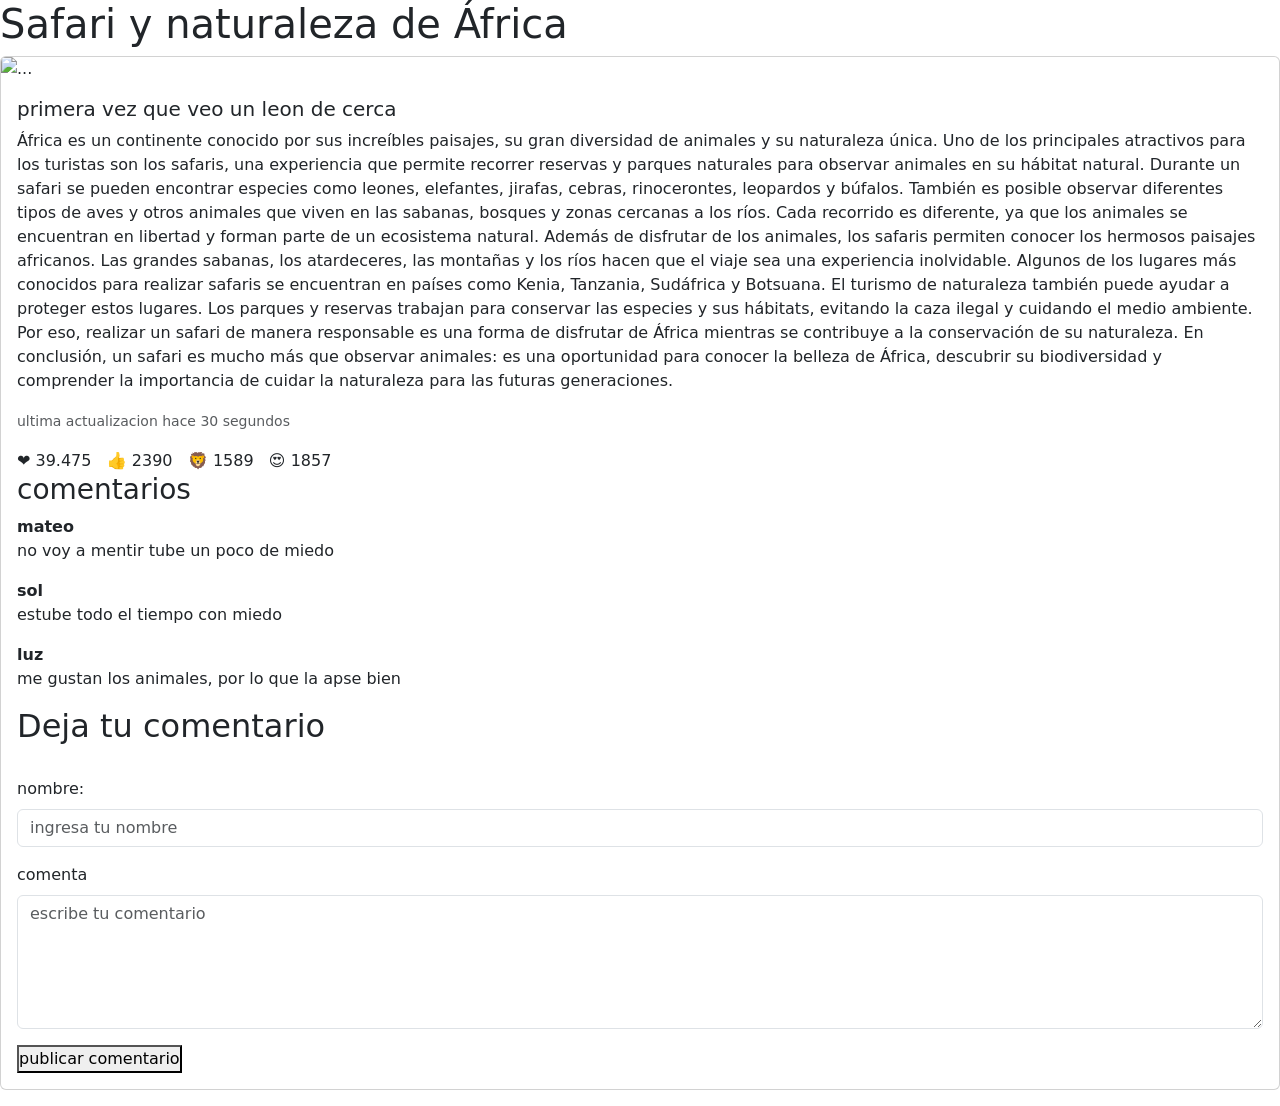
==== pages/entrada1.html @ 781441b7 "se agregan paginas de entrada y detalles en el codigo" ====
<!DOCTYPE html>
<html lang="en">
<head>
    <meta charset="UTF-8">
    <meta name="viewport" content="width=device-width, initial-scale=1.0">
    <title>Leones de cerca</title>
    <link rel="preconnect" href="https://fonts.googleapis.com">
    <link rel="preconnect" href="https://fonts.gstatic.com" crossorigin>
    <link href="https://fonts.googleapis.com/css2?family=Bungee&display=swap" rel="stylesheet">
    <link rel="stylesheet" href="./entradas.css">
    <link href="https://cdn.jsdelivr.net/npm/bootstrap@5.3.8/dist/css/bootstrap.min.css" rel="stylesheet" integrity="sha384-sRIl4kxILFvY47J16cr9ZwB07vP4J8+LH7qKQnuqkuIAvNWLzeN8tE5YBujZqJLB" crossorigin="anonymous">
</head>
<body>
    <div class="contenido">
        <h1 class="bungee-regular1">Safari y naturaleza de África</h1>
    </div>
    <div class="card mb-3">
        <img src="https://www.abc.com.py/resizer/v2/Q2XBD4TMR5G5PFIYU7PEATDQJ4.jpg?auth=0a4aa6c5b478868641cf587c8f2b481e60f85a5f34050cfd5bcf4c00e01af211&width=770&smart=true" class="card-img-top" alt="...">
        <div class="card-body">
            <h5 class="card-title">primera vez que veo un leon de cerca</h5>
            <p class="card-text">África es un continente conocido por sus increíbles paisajes, su gran diversidad de animales y su naturaleza única. Uno de los principales atractivos para los turistas son los safaris, una experiencia que permite recorrer reservas y parques naturales para observar animales en su hábitat natural.
            Durante un safari se pueden encontrar especies como leones, elefantes, jirafas, cebras, rinocerontes, leopardos y búfalos. También es posible observar diferentes tipos de aves y otros animales que viven en las sabanas, bosques y zonas cercanas a los ríos. Cada recorrido es diferente, ya que los animales se encuentran en libertad y forman parte de un ecosistema natural.
            Además de disfrutar de los animales, los safaris permiten conocer los hermosos paisajes africanos. Las grandes sabanas, los atardeceres, las montañas y los ríos hacen que el viaje sea una experiencia inolvidable. Algunos de los lugares más conocidos para realizar safaris se encuentran en países como Kenia, Tanzania, Sudáfrica y Botsuana.
            El turismo de naturaleza también puede ayudar a proteger estos lugares. Los parques y reservas trabajan para conservar las especies y sus hábitats, evitando la caza ilegal y cuidando el medio ambiente. Por eso, realizar un safari de manera responsable es una forma de disfrutar de África mientras se contribuye a la conservación de su naturaleza.
            En conclusión, un safari es mucho más que observar animales: es una oportunidad para conocer la belleza de África, descubrir su biodiversidad y comprender la importancia de cuidar la naturaleza para las futuras generaciones.</p>
            <p class="card-text"><small class="text-body-secondary">ultima actualizacion hace 30 segundos</small></p>
            <div class="reacciones">
                ❤️ 39.475 &nbsp;
                👍 2390 &nbsp;
                🦁 1589  &nbsp; 
                😍 1857 &nbsp;
            </div>
            <section class="comentarios">
                <h3>comentarios</h3>
                <div class="comentario1">
                    <strong>mateo</strong>
                    <p class="lato-thin">no voy a mentir tube un poco de miedo</p>
                </div>
                <div class="comentario1">
                    <strong>sol</strong>
                    <p class="lato-thin">estube todo el tiempo con miedo</p>
                </div>
                <div class="comentario1">
                    <strong>luz</strong>
                    <p class="lato-thin">me gustan los animales, por lo que la apse bien</p>
                </div>
                <h2>Deja tu comentario</h2>
                <br>
                <form action="">
                    <div class="mb-3">
                        <label for="nombre" class="form-label">nombre:</label>
                        <input type="text" class="form-control" name="nombre" placeholder="ingresa tu nombre" minlength="4" maxlength="10" required>
                    </div>
                    <div class="mb-3">
                        <label for="comentario1" class="form-label">comenta</label>
                        <textarea class="form-control" id="comentario1" rows="5" placeholder="escribe tu comentario" minlength="4" maxlength="1000"  required></textarea>
                    </div>
                    <button type="submit" class="boton1">publicar comentario</button>
                </form>
            </section>
        </div>
    </div>
    <script src="https://cdn.jsdelivr.net/npm/bootstrap@5.3.8/dist/js/bootstrap.bundle.min.js" integrity="sha384-FKyoEForCGlyvwx9Hj09JcYn3nv7wiPVlz7YYwJrWVcXK/BmnVDxM+D2scQbITxI" crossorigin="anonymous"></script>
</body>
</html>
---- pages/entradas.css ----
* {
    padding: 0;
    margin: 0;
    box-sizing: border-box;
}
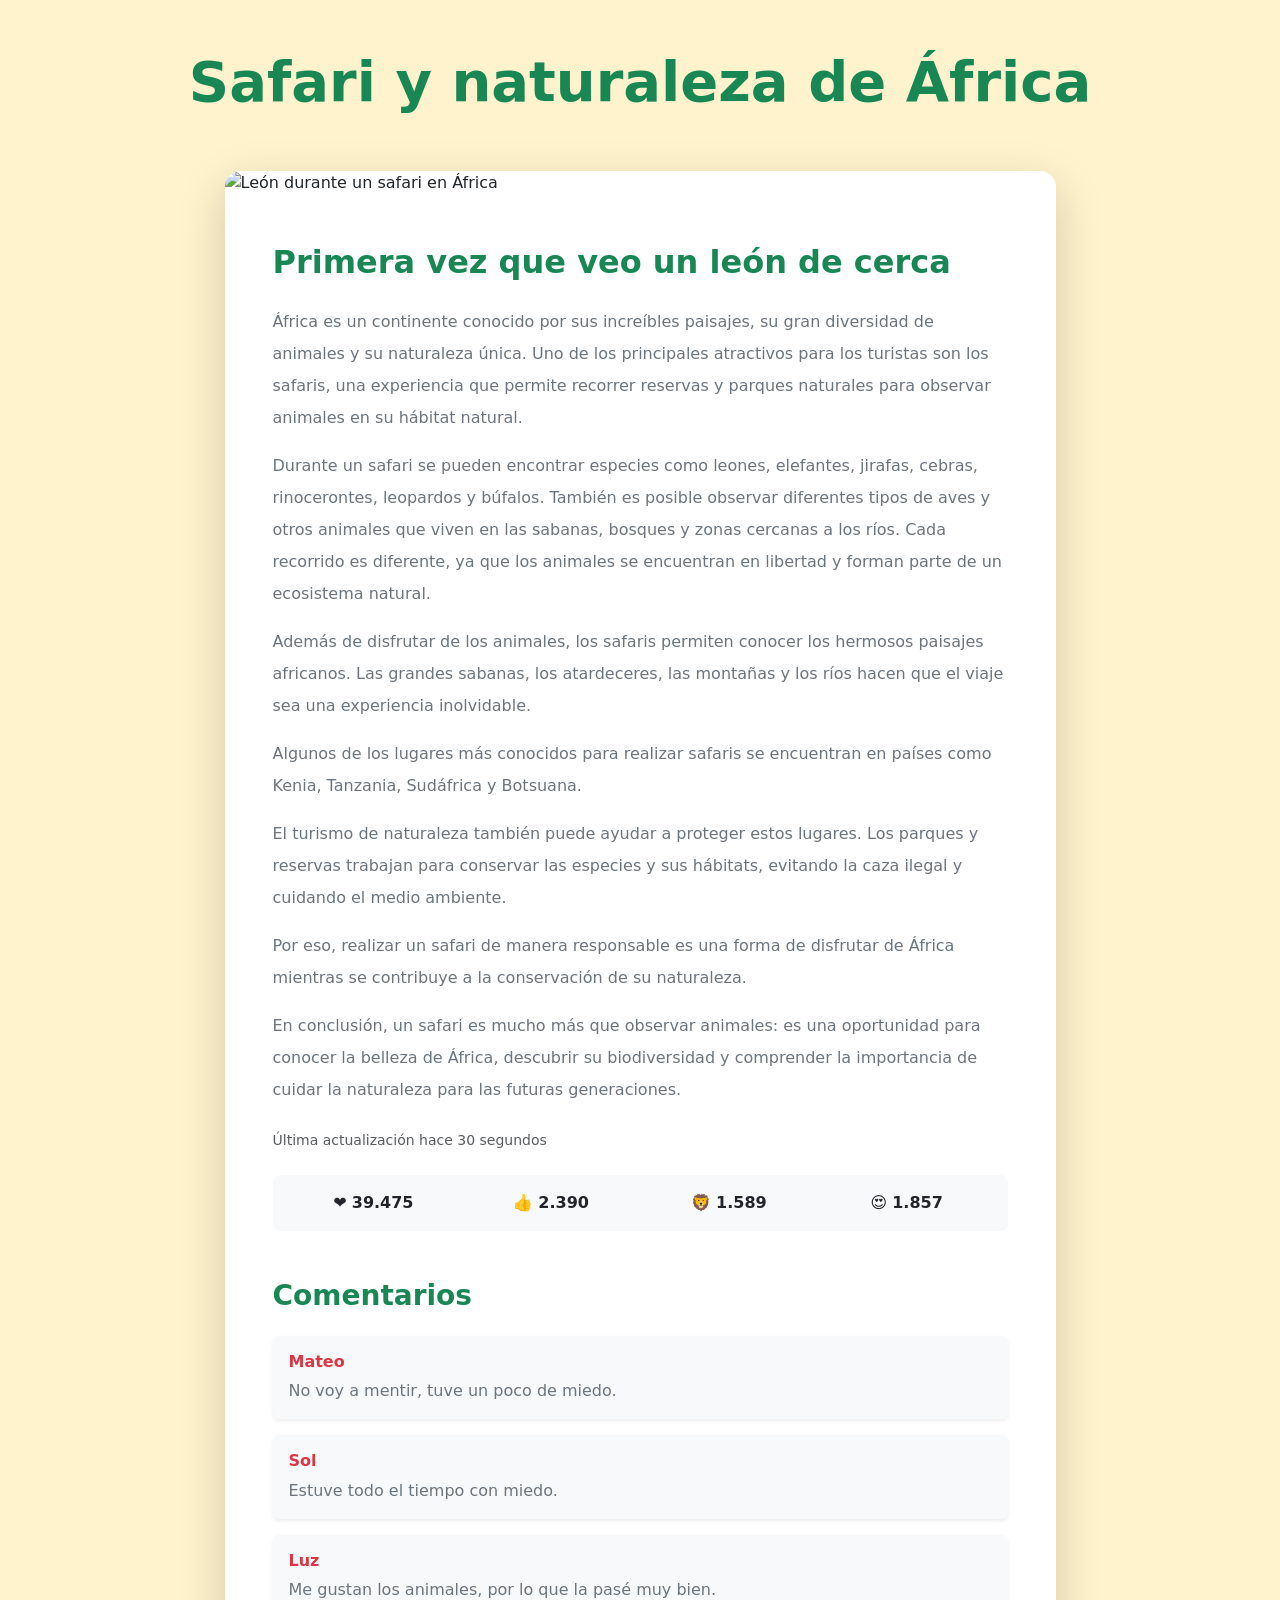
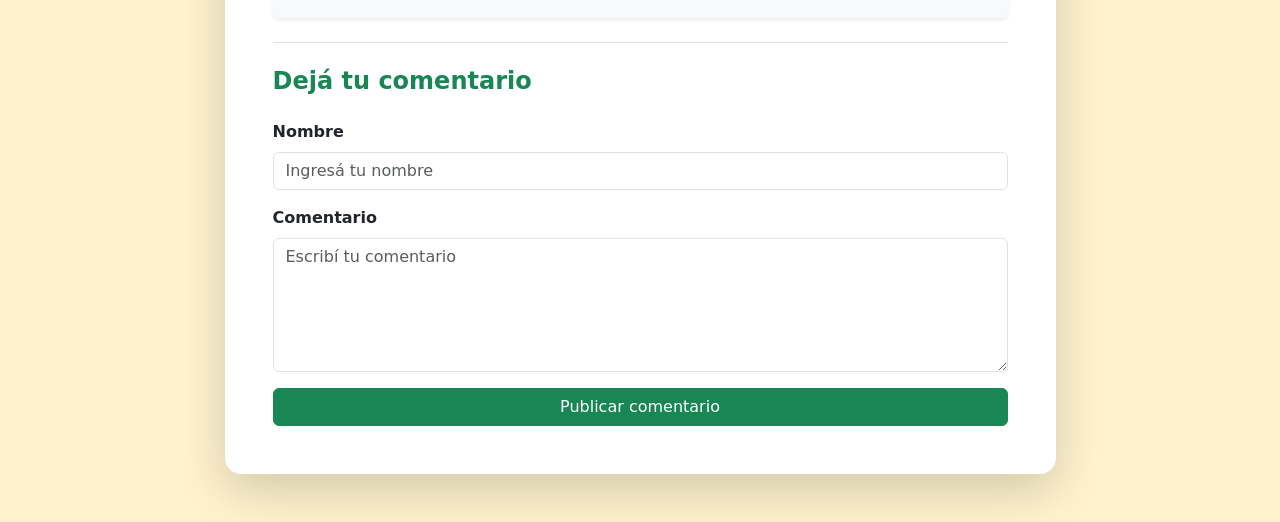
==== commit 564748ea: "modificacionPagprincipal" ====
--- a/pages/entrada1.html
+++ b/pages/entrada1.html
@@ -1,65 +1,301 @@
 <!DOCTYPE html>
-<html lang="en">
+<html lang="es">
+
 <head>
     <meta charset="UTF-8">
     <meta name="viewport" content="width=device-width, initial-scale=1.0">
+
     <title>Leones de cerca</title>
+
+    <!-- Bootstrap -->
+    <link
+        href="https://cdn.jsdelivr.net/npm/bootstrap@5.3.8/dist/css/bootstrap.min.css"
+        rel="stylesheet"
+        integrity="sha384-sRIl4kxILFvY47J16cr9ZwB07vP4J8+LH7qKQnuqkuIAvNWLzeN8tE5YBujZqJLB"
+        crossorigin="anonymous"
+    >
+
+    <!-- Google Fonts -->
     <link rel="preconnect" href="https://fonts.googleapis.com">
     <link rel="preconnect" href="https://fonts.gstatic.com" crossorigin>
-    <link href="https://fonts.googleapis.com/css2?family=Bungee&display=swap" rel="stylesheet">
-    <link rel="stylesheet" href="./entradas.css">
-    <link href="https://cdn.jsdelivr.net/npm/bootstrap@5.3.8/dist/css/bootstrap.min.css" rel="stylesheet" integrity="sha384-sRIl4kxILFvY47J16cr9ZwB07vP4J8+LH7qKQnuqkuIAvNWLzeN8tE5YBujZqJLB" crossorigin="anonymous">
+    <link
+        href="https://fonts.googleapis.com/css2?family=Bungee&display=swap"
+        rel="stylesheet"
+    >
 </head>
-<body>
-    <div class="contenido">
-        <h1 class="bungee-regular1">Safari y naturaleza de África</h1>
-    </div>
-    <div class="card mb-3">
-        <img src="https://www.abc.com.py/resizer/v2/Q2XBD4TMR5G5PFIYU7PEATDQJ4.jpg?auth=0a4aa6c5b478868641cf587c8f2b481e60f85a5f34050cfd5bcf4c00e01af211&width=770&smart=true" class="card-img-top" alt="...">
-        <div class="card-body">
-            <h5 class="card-title">primera vez que veo un leon de cerca</h5>
-            <p class="card-text">África es un continente conocido por sus increíbles paisajes, su gran diversidad de animales y su naturaleza única. Uno de los principales atractivos para los turistas son los safaris, una experiencia que permite recorrer reservas y parques naturales para observar animales en su hábitat natural.
-            Durante un safari se pueden encontrar especies como leones, elefantes, jirafas, cebras, rinocerontes, leopardos y búfalos. También es posible observar diferentes tipos de aves y otros animales que viven en las sabanas, bosques y zonas cercanas a los ríos. Cada recorrido es diferente, ya que los animales se encuentran en libertad y forman parte de un ecosistema natural.
-            Además de disfrutar de los animales, los safaris permiten conocer los hermosos paisajes africanos. Las grandes sabanas, los atardeceres, las montañas y los ríos hacen que el viaje sea una experiencia inolvidable. Algunos de los lugares más conocidos para realizar safaris se encuentran en países como Kenia, Tanzania, Sudáfrica y Botsuana.
-            El turismo de naturaleza también puede ayudar a proteger estos lugares. Los parques y reservas trabajan para conservar las especies y sus hábitats, evitando la caza ilegal y cuidando el medio ambiente. Por eso, realizar un safari de manera responsable es una forma de disfrutar de África mientras se contribuye a la conservación de su naturaleza.
-            En conclusión, un safari es mucho más que observar animales: es una oportunidad para conocer la belleza de África, descubrir su biodiversidad y comprender la importancia de cuidar la naturaleza para las futuras generaciones.</p>
-            <p class="card-text"><small class="text-body-secondary">ultima actualizacion hace 30 segundos</small></p>
-            <div class="reacciones">
-                ❤️ 39.475 &nbsp;
-                👍 2390 &nbsp;
-                🦁 1589  &nbsp; 
-                😍 1857 &nbsp;
+
+<body class="bg-warning-subtle">
+
+    <!-- TÍTULO -->
+    <header class="container py-5">
+        <h1 class="text-center text-success display-4 fw-bold">
+            Safari y naturaleza de África
+        </h1>
+    </header>
+
+
+    <!-- CONTENIDO PRINCIPAL -->
+    <main class="container pb-5">
+
+        <div class="row justify-content-center">
+
+            <div class="col-12 col-lg-10 col-xl-9">
+
+                <article class="card shadow-lg border-0 rounded-4 overflow-hidden">
+
+                    <!-- IMAGEN -->
+                    <img
+                        src="https://www.abc.com.py/resizer/v2/Q2XBD4TMR5G5PFIYU7PEATDQJ4.jpg?auth=0a4aa6c5b478868641cf587c8f2b481e60f85a5f34050cfd5bcf4c00e01af211&width=770&smart=true"
+                        class="card-img-top img-fluid"
+                        alt="León durante un safari en África"
+                    >
+
+                    <!-- CUERPO -->
+                    <div class="card-body p-3 p-md-4 p-lg-5">
+
+                        <h2 class="card-title text-success fw-bold mb-4">
+                            Primera vez que veo un león de cerca
+                        </h2>
+
+
+                        <!-- ARTÍCULO -->
+                        <div class="text-secondary lh-lg">
+
+                            <p>
+                                África es un continente conocido por sus increíbles
+                                paisajes, su gran diversidad de animales y su
+                                naturaleza única. Uno de los principales atractivos
+                                para los turistas son los safaris, una experiencia
+                                que permite recorrer reservas y parques naturales
+                                para observar animales en su hábitat natural.
+                            </p>
+
+                            <p>
+                                Durante un safari se pueden encontrar especies como
+                                leones, elefantes, jirafas, cebras, rinocerontes,
+                                leopardos y búfalos. También es posible observar
+                                diferentes tipos de aves y otros animales que viven
+                                en las sabanas, bosques y zonas cercanas a los ríos.
+                                Cada recorrido es diferente, ya que los animales se
+                                encuentran en libertad y forman parte de un ecosistema
+                                natural.
+                            </p>
+
+                            <p>
+                                Además de disfrutar de los animales, los safaris
+                                permiten conocer los hermosos paisajes africanos.
+                                Las grandes sabanas, los atardeceres, las montañas
+                                y los ríos hacen que el viaje sea una experiencia
+                                inolvidable.
+                            </p>
+
+                            <p>
+                                Algunos de los lugares más conocidos para realizar
+                                safaris se encuentran en países como Kenia,
+                                Tanzania, Sudáfrica y Botsuana.
+                            </p>
+
+                            <p>
+                                El turismo de naturaleza también puede ayudar a
+                                proteger estos lugares. Los parques y reservas
+                                trabajan para conservar las especies y sus hábitats,
+                                evitando la caza ilegal y cuidando el medio ambiente.
+                            </p>
+
+                            <p>
+                                Por eso, realizar un safari de manera responsable
+                                es una forma de disfrutar de África mientras se
+                                contribuye a la conservación de su naturaleza.
+                            </p>
+
+                            <p>
+                                En conclusión, un safari es mucho más que observar
+                                animales: es una oportunidad para conocer la belleza
+                                de África, descubrir su biodiversidad y comprender
+                                la importancia de cuidar la naturaleza para las
+                                futuras generaciones.
+                            </p>
+
+                        </div>
+
+
+                        <!-- ACTUALIZACIÓN -->
+                        <p class="text-body-secondary small mt-4">
+                            Última actualización hace 30 segundos
+                        </p>
+
+
+                        <!-- REACCIONES -->
+                        <div class="bg-light rounded-3 p-3 my-4">
+
+                            <div class="row text-center g-2">
+
+                                <div class="col-6 col-sm-3">
+                                    ❤️ <strong>39.475</strong>
+                                </div>
+
+                                <div class="col-6 col-sm-3">
+                                    👍 <strong>2.390</strong>
+                                </div>
+
+                                <div class="col-6 col-sm-3">
+                                    🦁 <strong>1.589</strong>
+                                </div>
+
+                                <div class="col-6 col-sm-3">
+                                    😍 <strong>1.857</strong>
+                                </div>
+
+                            </div>
+
+                        </div>
+
+
+                        <!-- COMENTARIOS -->
+                        <section class="mt-5">
+
+                            <h3 class="text-success fw-bold mb-4">
+                                Comentarios
+                            </h3>
+
+
+                            <!-- COMENTARIO 1 -->
+                            <div class="card bg-light border-0 shadow-sm mb-3">
+                                <div class="card-body">
+
+                                    <h6 class="fw-bold text-danger">
+                                        Mateo
+                                    </h6>
+
+                                    <p class="mb-0 text-secondary">
+                                        No voy a mentir, tuve un poco de miedo.
+                                    </p>
+
+                                </div>
+                            </div>
+
+
+                            <!-- COMENTARIO 2 -->
+                            <div class="card bg-light border-0 shadow-sm mb-3">
+                                <div class="card-body">
+
+                                    <h6 class="fw-bold text-danger">
+                                        Sol
+                                    </h6>
+
+                                    <p class="mb-0 text-secondary">
+                                        Estuve todo el tiempo con miedo.
+                                    </p>
+
+                                </div>
+                            </div>
+
+
+                            <!-- COMENTARIO 3 -->
+                            <div class="card bg-light border-0 shadow-sm mb-4">
+                                <div class="card-body">
+
+                                    <h6 class="fw-bold text-danger">
+                                        Luz
+                                    </h6>
+
+                                    <p class="mb-0 text-secondary">
+                                        Me gustan los animales, por lo que la pasé
+                                        muy bien.
+                                    </p>
+
+                                </div>
+                            </div>
+
+
+                            <!-- FORMULARIO -->
+                            <div class="border-top pt-4 mt-4">
+
+                                <h4 class="text-success fw-bold mb-4">
+                                    Dejá tu comentario
+                                </h4>
+
+                                <form>
+
+                                    <!-- NOMBRE -->
+                                    <div class="mb-3">
+
+                                        <label
+                                            for="nombre"
+                                            class="form-label fw-bold"
+                                        >
+                                            Nombre
+                                        </label>
+
+                                        <input
+                                            type="text"
+                                            class="form-control"
+                                            id="nombre"
+                                            name="nombre"
+                                            placeholder="Ingresá tu nombre"
+                                            minlength="4"
+                                            maxlength="30"
+                                            required
+                                        >
+
+                                    </div>
+
+
+                                    <!-- COMENTARIO -->
+                                    <div class="mb-3">
+
+                                        <label
+                                            for="comentario"
+                                            class="form-label fw-bold"
+                                        >
+                                            Comentario
+                                        </label>
+
+                                        <textarea
+                                            class="form-control"
+                                            id="comentario"
+                                            name="comentario"
+                                            rows="5"
+                                            placeholder="Escribí tu comentario"
+                                            minlength="4"
+                                            maxlength="1000"
+                                            required
+                                        ></textarea>
+
+                                    </div>
+
+
+                                    <!-- BOTÓN -->
+                                    <button
+                                        type="submit"
+                                        class="btn btn-success w-100 w-md-auto px-4"
+                                    >
+                                        Publicar comentario
+                                    </button>
+
+                                </form>
+
+                            </div>
+
+                        </section>
+
+                    </div>
+
+                </article>
+
             </div>
-            <section class="comentarios">
-                <h3>comentarios</h3>
-                <div class="comentario1">
-                    <strong>mateo</strong>
-                    <p class="lato-thin">no voy a mentir tube un poco de miedo</p>
-                </div>
-                <div class="comentario1">
-                    <strong>sol</strong>
-                    <p class="lato-thin">estube todo el tiempo con miedo</p>
-                </div>
-                <div class="comentario1">
-                    <strong>luz</strong>
-                    <p class="lato-thin">me gustan los animales, por lo que la apse bien</p>
-                </div>
-                <h2>Deja tu comentario</h2>
-                <br>
-                <form action="">
-                    <div class="mb-3">
-                        <label for="nombre" class="form-label">nombre:</label>
-                        <input type="text" class="form-control" name="nombre" placeholder="ingresa tu nombre" minlength="4" maxlength="10" required>
-                    </div>
-                    <div class="mb-3">
-                        <label for="comentario1" class="form-label">comenta</label>
-                        <textarea class="form-control" id="comentario1" rows="5" placeholder="escribe tu comentario" minlength="4" maxlength="1000"  required></textarea>
-                    </div>
-                    <button type="submit" class="boton1">publicar comentario</button>
-                </form>
-            </section>
+
         </div>
-    </div>
-    <script src="https://cdn.jsdelivr.net/npm/bootstrap@5.3.8/dist/js/bootstrap.bundle.min.js" integrity="sha384-FKyoEForCGlyvwx9Hj09JcYn3nv7wiPVlz7YYwJrWVcXK/BmnVDxM+D2scQbITxI" crossorigin="anonymous"></script>
+
+    </main>
+
+
+    <!-- Bootstrap JS -->
+    <script
+        src="https://cdn.jsdelivr.net/npm/bootstrap@5.3.8/dist/js/bootstrap.bundle.min.js"
+        integrity="sha384-FKyoEForCGlyvwx9Hj09JcYn3nv7wiPVlz7YYwJrWVcXK/BmnVDxM+D2scQbITxI"
+        crossorigin="anonymous"
+    ></script>
+
 </body>
-</html>+</html>
